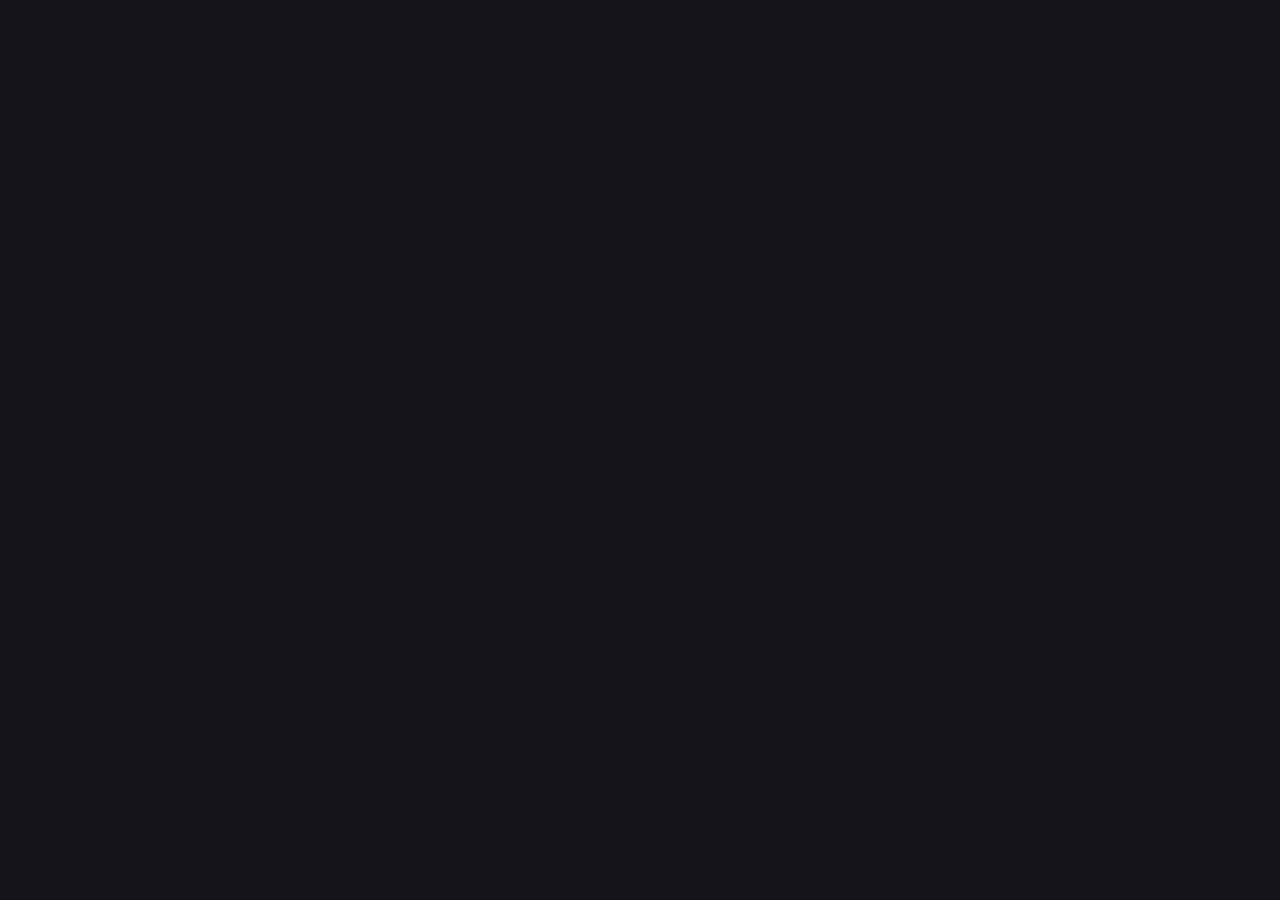
==== chatdango/index.html @ c9e1dbc6 "ChatDango の紹介ページを VCast Studio と同じ形式にする" ====
<!doctype html>
<html lang="ja">
<head>
<meta charset="utf-8">
<meta name="viewport" content="width=device-width,initial-scale=1">
<title>ChatDango — Claude Code / Codex / OpenCode をLINE風チャットで使うローカルアプリ</title>
<meta name="description" content="Claude Code・Codex・OpenCode を、LINEのようなチャット画面で使えるローカルアプリ。依存パッケージなし、Node.js だけで動きます。MITライセンス。">
<link rel="icon" href="favicon.ico">
<style>
:root{--bg:#14141a;--card:#1e1e27;--fg:#ececf3;--sub:#a0a0b4;--ac:#7c4dff;--ac2:#3182f6}
*{box-sizing:border-box}
body{margin:0;background:var(--bg);color:var(--fg);font-family:"Yu Gothic UI","Hiragino Sans",system-ui,sans-serif;line-height:1.8}
main{max-width:860px;margin:0 auto;padding:56px 20px}
header{text-align:center;margin-bottom:48px}
header img{width:128px;height:128px}
h1{font-size:2.2rem;margin:16px 0 8px}
.lead{color:var(--sub);font-size:1.05rem}
.btn{display:inline-block;margin:24px 8px 0;padding:12px 28px;border-radius:10px;background:linear-gradient(135deg,var(--ac),var(--ac2));color:#fff;text-decoration:none;font-weight:bold}
.btn.sub{background:var(--card);border:1px solid #33334a}
h2{margin-top:48px;border-left:4px solid var(--ac);padding-left:12px;font-size:1.3rem}
.grid{display:grid;grid-template-columns:repeat(auto-fit,minmax(240px,1fr));gap:16px}
.card{background:var(--card);border-radius:12px;padding:18px 20px}
.card h3{margin:0 0 6px;font-size:1.05rem}
.card p{margin:0;color:var(--sub);font-size:.95rem}
table{width:100%;border-collapse:collapse;background:var(--card);border-radius:12px;overflow:hidden}
td{padding:10px 16px;border-bottom:1px solid #2c2c3a}td:first-child{color:var(--sub);width:9em}
.note{background:#2a2433;border:1px solid #4b3a66;border-radius:12px;padding:14px 18px;color:#d9cdf0}
footer{margin-top:64px;text-align:center;color:var(--sub);font-size:.85rem}
a{color:#9db8ff}
.shot{width:100%;height:<main>
<header>
  <img class="logo" src="banner.png" alt="ChatDango">
  <h1>ChatDango</h1>
  <p class="lead">Claude Code / Codex / OpenCode を、LINE風のチャット画面で使えるローカルアプリ</p>
  <a class="btn" href="https://github.com/phenom0525/ChatDango">GitHub で詳細を見る</a>
  <a class="btn sub" href="https://github.com/phenom0525/ChatDango#readme">README(紹介動画あり)</a>
</header>

<h2>特徴</h2>
<div class="grid">
  <div class="card"><h3>LINE風のチャット</h3><p>会話ごとに名前・色・アイコンを付けて一覧に並べられます。続きから話すと自動で再開されます。</p></div>
  <div class="card"><h3>作業パネル</h3><p>AI が変更したファイルと差分を、チャットの横でその場で確認できます。戻すためのチェックポイントも作れます。</p></div>
  <div class="card"><h3>スマホからも</h3><p>PCのブラウザに加え、Tailscale 経由でスマホからも使えます。</p></div>
  <div class="card"><h3>読み上げ・テーマ</h3><p>返信の読み上げ(VOICEVOX 対応)と、文字の大きさ・フォント・明るさの変更に対応。</p></div>
</div>

<h2>画面</h2>
<img class="shot" src="chat.png" alt="ChatDango のチャット画面">
<img class="shot" src="work-diff.png" alt="作業パネルの差分表示">

<h2>仕様</h2>
<table>
  <tr><td>動作環境</td><td>Windows / Node.js</td></tr>
  <tr><td>対応ツール</td><td>Claude Code・Codex・OpenCode</td></tr>
  <tr><td>画面</td><td>ブラウザ(依存パッケージなし)</td></tr>
  <tr><td>ライセンス</td><td>MIT</td></tr>
</table>

<footer>
  <p><a href="../">← PONTAMUX Apps</a></p>
  <p>紹介動画の音声: VOICEVOX:ずんだもん / 動画で使用した yomiyasu は nanaism さんの作品です。</p>
  <p>© PONTAMUX · <a href="https://github.com/phenom0525/ChatDango">github.com/phenom0525/ChatDango</a></p>
</footer>
です。本ソフトは公式のものではありません。</p>
  <p>© PONTAMUX · <a href="https://github.com/PONTAMUX/vcast-studio">github.com/PONTAMUX/vcast-studio</a></p>
</footer>
</main>
</body>
</html>
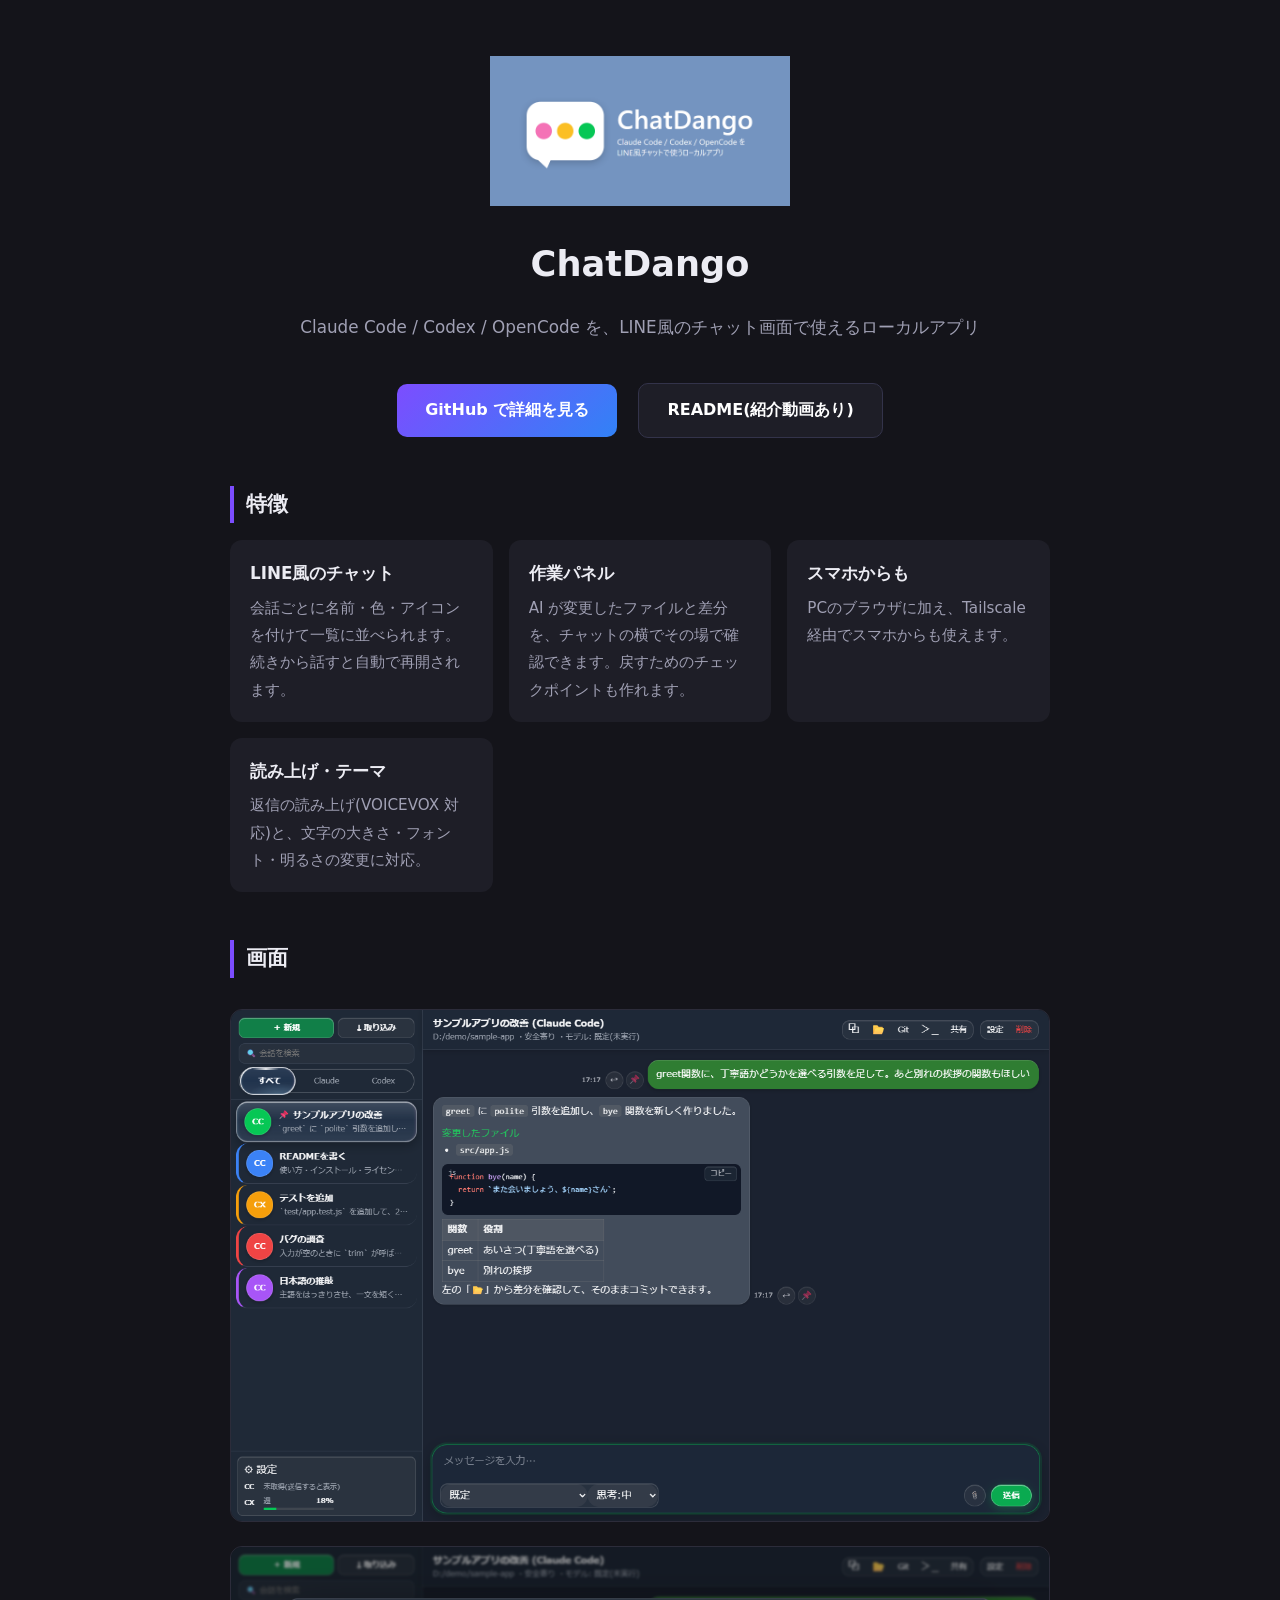
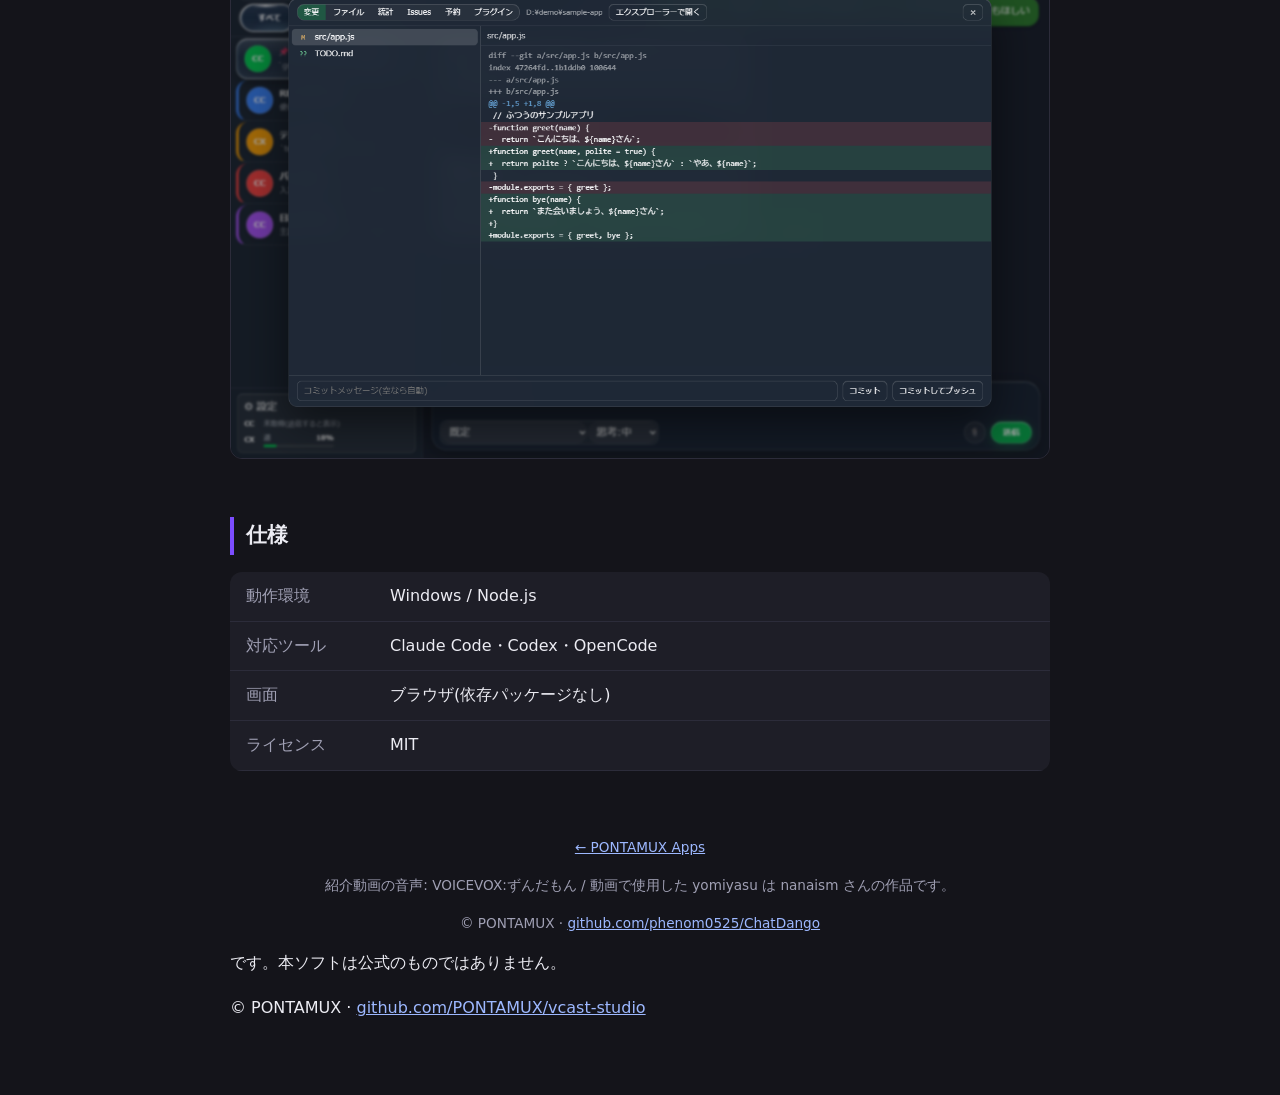
==== commit 3d3c3926: "ChatDango ページの崩れを修正" ====
--- a/chatdango/index.html
+++ b/chatdango/index.html
@@ -27,7 +27,12 @@
 .note{background:#2a2433;border:1px solid #4b3a66;border-radius:12px;padding:14px 18px;color:#d9cdf0}
 footer{margin-top:64px;text-align:center;color:var(--sub);font-size:.85rem}
 a{color:#9db8ff}
-.shot{width:100%;height:<main>
+.shot{width:100%;height:auto;border-radius:12px;border:1px solid #2c2c3a;margin-top:14px}
+header img.logo{width:300px;height:auto;max-width:80%}
+</style>
+</head>
+<body>
+<main>
 <header>
   <img class="logo" src="banner.png" alt="ChatDango">
   <h1>ChatDango</h1>
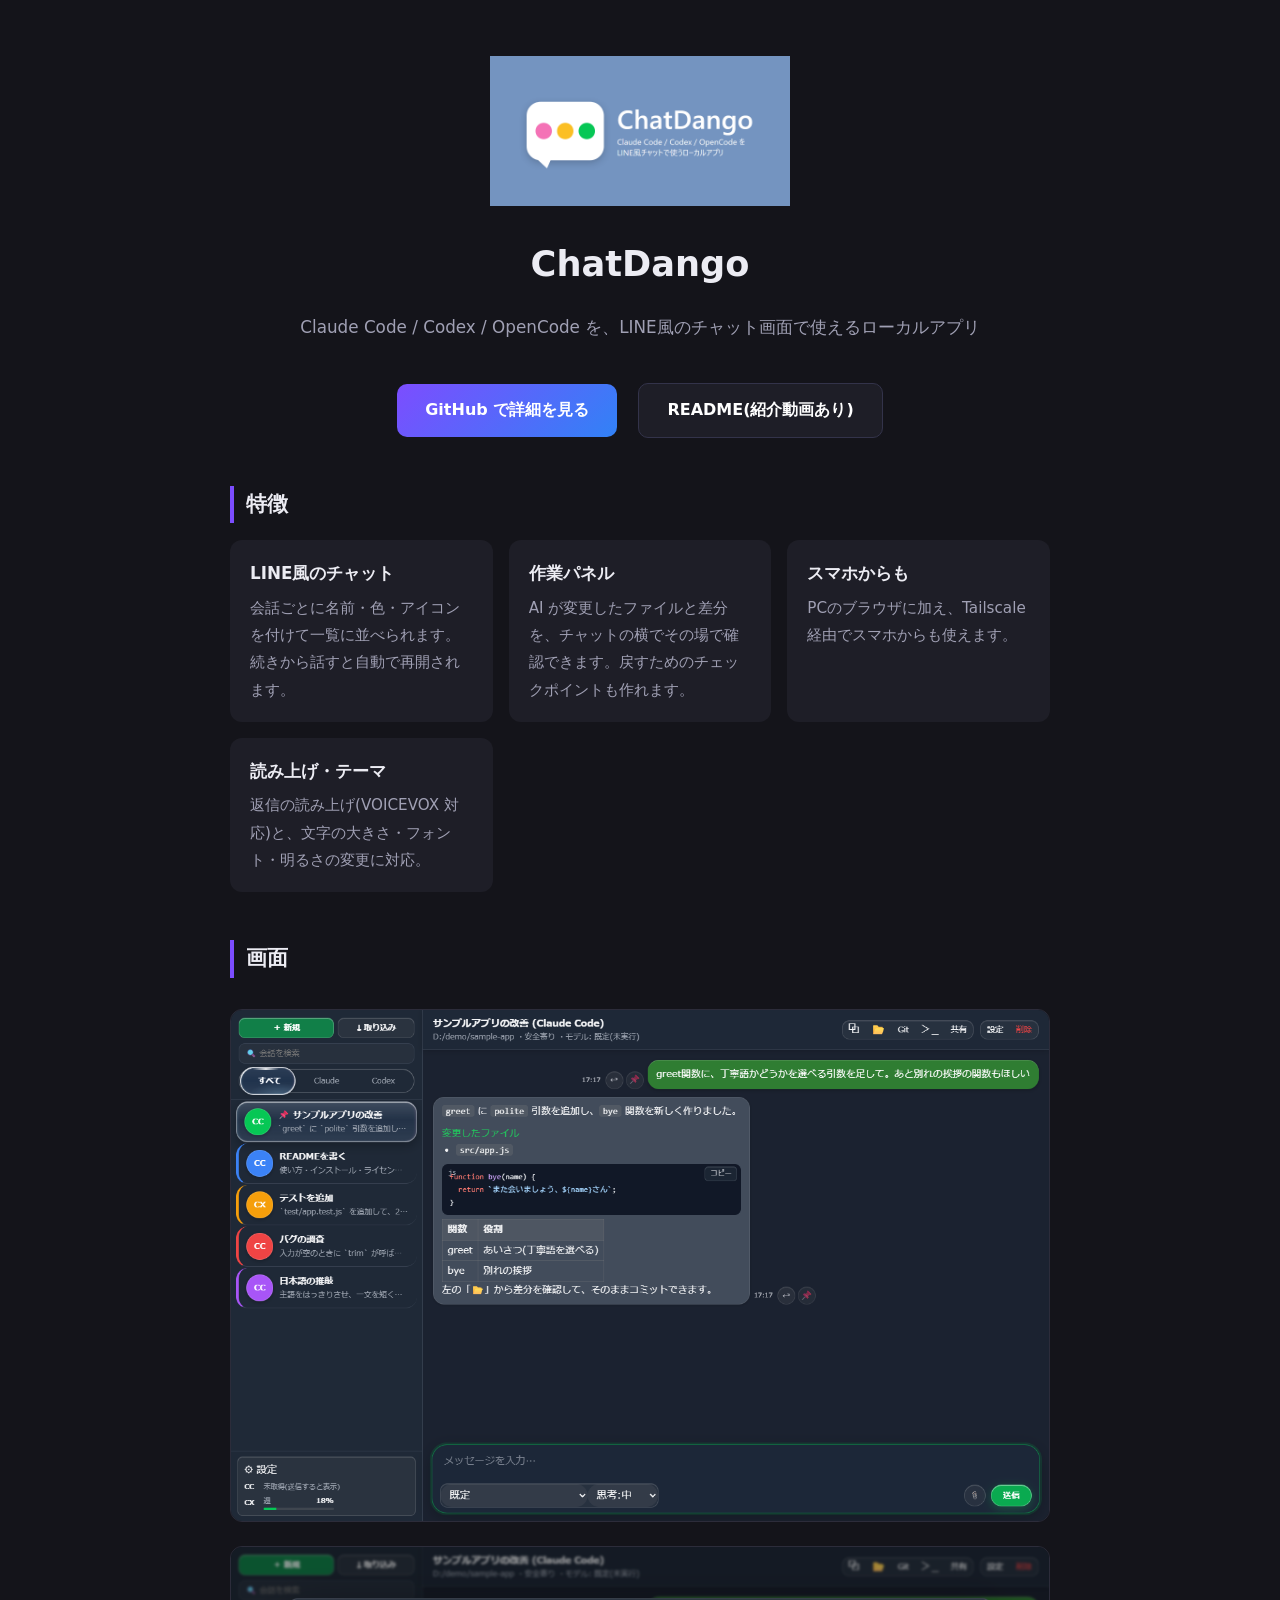
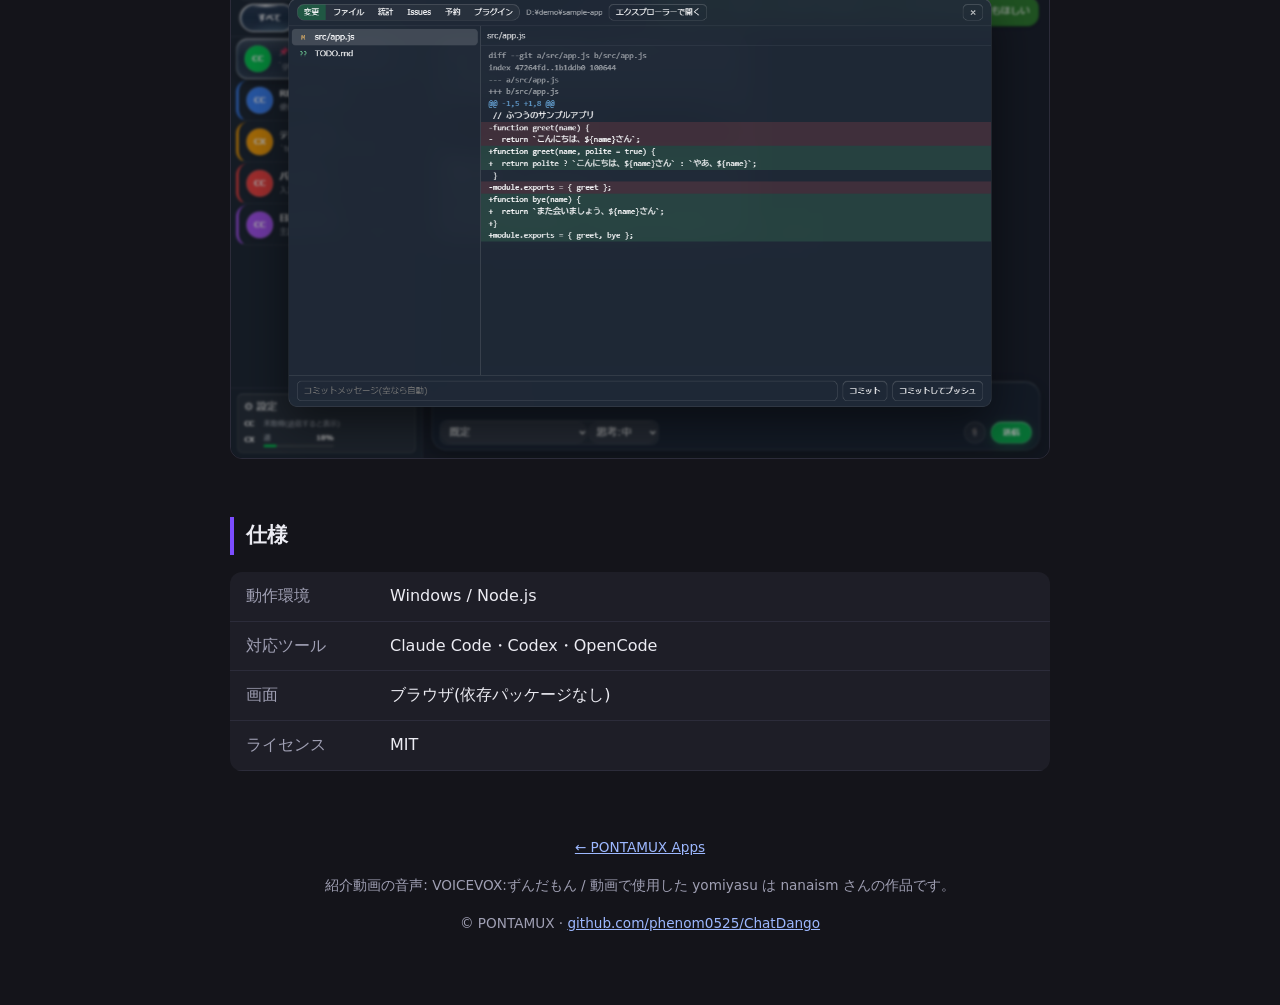
==== commit dbe0e138: "ChatDango ページを組み直す" ====
--- a/chatdango/index.html
+++ b/chatdango/index.html
@@ -66,9 +66,6 @@
   <p>紹介動画の音声: VOICEVOX:ずんだもん / 動画で使用した yomiyasu は nanaism さんの作品です。</p>
   <p>© PONTAMUX · <a href="https://github.com/phenom0525/ChatDango">github.com/phenom0525/ChatDango</a></p>
 </footer>
-です。本ソフトは公式のものではありません。</p>
-  <p>© PONTAMUX · <a href="https://github.com/PONTAMUX/vcast-studio">github.com/PONTAMUX/vcast-studio</a></p>
-</footer>
 </main>
 </body>
 </html>
